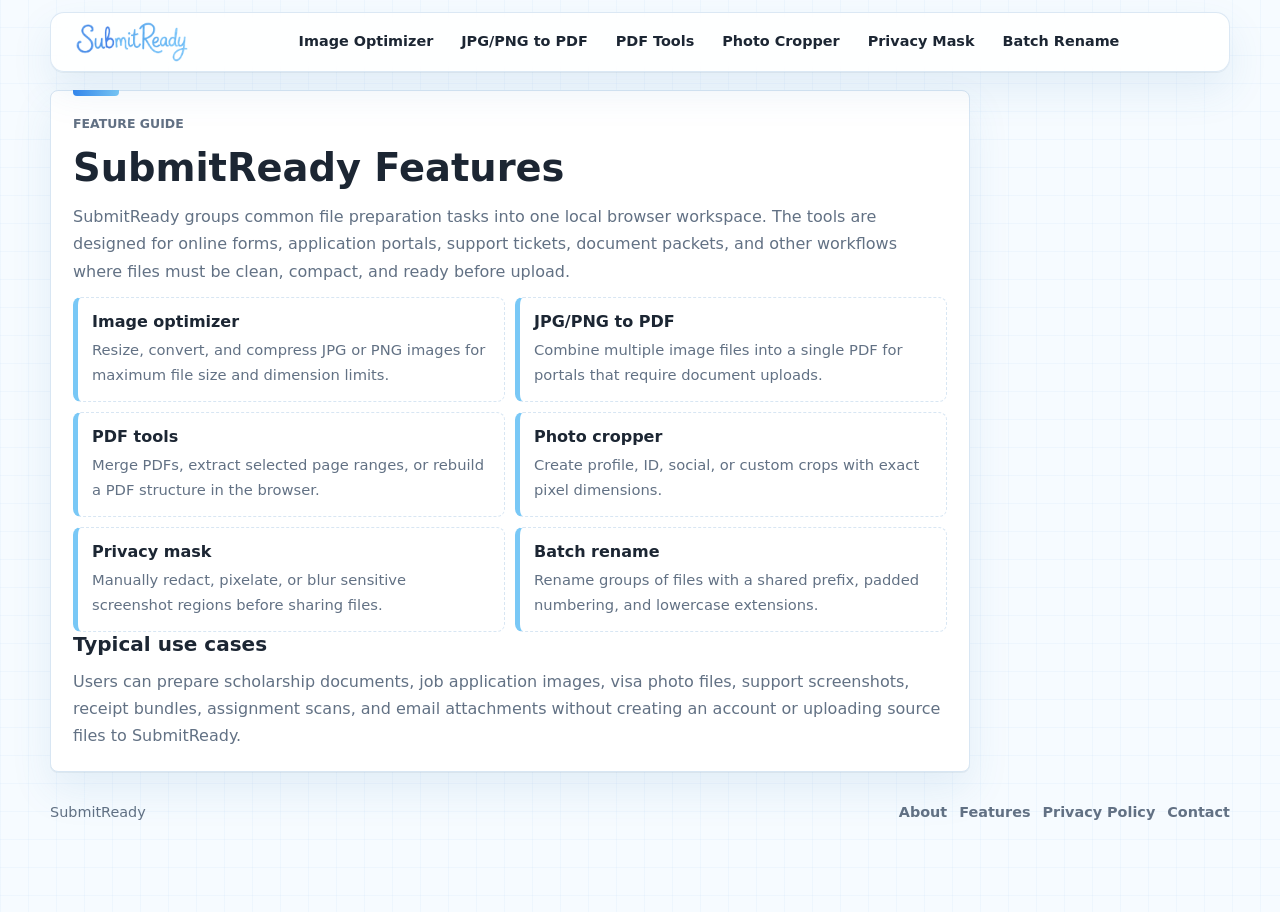
==== features.html @ a4aa1b1d "Improve AdSense readiness pages" ====
<!doctype html>
<html lang="en">
  <head>
    <meta charset="utf-8" />
    <meta name="viewport" content="width=device-width, initial-scale=1" />
    <title>SubmitReady Features - Image, PDF, Privacy, Crop, and Rename Tools</title>
    <meta
      name="description"
      content="Review SubmitReady features including image optimization, image to PDF conversion, PDF merge and split, photo crop, privacy masking, and batch rename tools."
    />
    <meta name="robots" content="index, follow" />
    <link rel="icon" href="assets/submitready-icon.png" />
    <link rel="stylesheet" href="styles.css" />
  </head>
  <body>
    <nav class="top-nav" aria-label="Primary navigation">
      <a class="nav-brand" href="index.html">
        <img src="assets/submitready-wordmark.png" alt="SubmitReady" />
      </a>
      <div class="nav-links" aria-label="Feature navigation">
        <a href="index.html#imageOptimizer">Image Optimizer</a>
        <a href="index.html#pdfConverter">JPG/PNG to PDF</a>
        <a href="index.html#pdfTools">PDF Tools</a>
        <a href="index.html#photoCropper">Photo Cropper</a>
        <a href="index.html#privacyBlur">Privacy Mask</a>
        <a href="index.html#batchRename">Batch Rename</a>
      </div>
    </nav>

    <main class="app-shell static-shell">
      <article class="content-panel static-page">
        <p class="eyebrow">Feature guide</p>
        <h1>SubmitReady Features</h1>
        <p>
          SubmitReady groups common file preparation tasks into one local browser workspace. The tools are designed for
          online forms, application portals, support tickets, document packets, and other workflows where files must be
          clean, compact, and ready before upload.
        </p>
        <div class="feature-list">
          <div>
            <strong>Image optimizer</strong>
            <p>Resize, convert, and compress JPG or PNG images for maximum file size and dimension limits.</p>
          </div>
          <div>
            <strong>JPG/PNG to PDF</strong>
            <p>Combine multiple image files into a single PDF for portals that require document uploads.</p>
          </div>
          <div>
            <strong>PDF tools</strong>
            <p>Merge PDFs, extract selected page ranges, or rebuild a PDF structure in the browser.</p>
          </div>
          <div>
            <strong>Photo cropper</strong>
            <p>Create profile, ID, social, or custom crops with exact pixel dimensions.</p>
          </div>
          <div>
            <strong>Privacy mask</strong>
            <p>Manually redact, pixelate, or blur sensitive screenshot regions before sharing files.</p>
          </div>
          <div>
            <strong>Batch rename</strong>
            <p>Rename groups of files with a shared prefix, padded numbering, and lowercase extensions.</p>
          </div>
        </div>
        <h2>Typical use cases</h2>
        <p>
          Users can prepare scholarship documents, job application images, visa photo files, support screenshots,
          receipt bundles, assignment scans, and email attachments without creating an account or uploading source files
          to SubmitReady.
        </p>
      </article>
    </main>

    <footer class="app-footer">
      <span>SubmitReady</span>
      <span class="footer-links">
        <a href="about.html">About</a>
        <a href="features.html">Features</a>
        <a href="privacy.html">Privacy Policy</a>
        <a href="contact.html">Contact</a>
      </span>
    </footer>
  </body>
</html>
---- styles.css ----
:root {
  --bg: #f6fbff;
  --paper-grid: rgba(62, 142, 221, 0.045);
  --panel: #ffffff;
  --panel-strong: #eaf7ff;
  --text: #1c2633;
  --muted: #627184;
  --line: #d8e6f3;
  --ink-line: #18324f;
  --accent: #3487ee;
  --accent-dark: #1e63c4;
  --accent-soft: #eaf4ff;
  --coral: #79c8f6;
  --sun: #cdeeff;
  --success: #157c61;
  --warning: #946600;
  --error: #b42318;
  --shadow: 0 1px 0 rgba(24, 50, 79, 0.06), 0 18px 42px rgba(49, 113, 176, 0.1);
  --nav-bg: rgba(255, 255, 255, 0.86);
  --control-bg: #fbfdff;
  --control-text: #1c2633;
  --drop-bg: #f4fbff;
  --drop-hover-bg: #e8f6ff;
  --drop-line: #9ccff4;
  --drop-overlay-bg: rgba(233, 247, 255, 0.94);
  --upload-mark-bg: #e9f6ff;
  --secondary-bg: #18324f;
  --secondary-text: #ffffff;
  --light-button-bg: #ffffff;
  --light-button-hover: #eef8ff;
  --feature-bg: #f6fbff;
  --feature-border: #d8e6f3;
  --info-line: #e9f1f8;
  --preview-bg: #ffffff;
  --preview-tile: #edf4fa;
  --notice-bg: #edf9f6;
  --notice-text: #16614f;
  --notice-muted: #277461;
  --notice-border: #b8e5da;
  --button-hover-border: #9ccff4;
  --preview-bar-bg: rgba(24, 50, 79, 0.88);
  --preview-bar-border: rgba(255, 255, 255, 0.18);
  --preview-bar-text: #ffffff;
  --preview-bar-muted: #cfe6f8;
  --error-bg: #fff0ee;
  --status-bg: #e9f0ff;
  --warning-bg: #fff7dd;
  color-scheme: light;
  font-family:
    Inter, ui-sans-serif, system-ui, -apple-system, BlinkMacSystemFont, "Segoe UI", sans-serif;
}

:root[data-theme="dark"] {
  --bg: #15120f;
  --paper-grid: rgba(255, 230, 177, 0.04);
  --panel: #221e19;
  --panel-strong: #163424;
  --text: #fff7e8;
  --muted: #c9bba2;
  --line: #4b4033;
  --ink-line: #f1d99d;
  --accent: #78a7ff;
  --accent-dark: #bdd2ff;
  --accent-soft: #202b44;
  --coral: #ff957f;
  --sun: #ffd76a;
  --success: #72d69c;
  --warning: #ffd76a;
  --error: #ff9b91;
  --shadow: 0 3px 0 rgba(255, 215, 106, 0.22), 0 18px 46px rgba(0, 0, 0, 0.28);
  --nav-bg: rgba(34, 30, 25, 0.9);
  --control-bg: #1b1713;
  --control-text: #fff7e8;
  --drop-bg: #1d1915;
  --drop-hover-bg: #2b2116;
  --drop-line: #b88438;
  --drop-overlay-bg: rgba(43, 33, 22, 0.94);
  --upload-mark-bg: #3a2b11;
  --secondary-bg: #fff7e8;
  --secondary-text: #1b1713;
  --light-button-bg: #1b1713;
  --light-button-hover: #30271d;
  --feature-bg: #1b1713;
  --feature-border: #4b4033;
  --info-line: #3b3229;
  --preview-bg: #1b1713;
  --preview-tile: #2d261f;
  --notice-bg: #163424;
  --notice-text: #c9f7d9;
  --notice-muted: #98d9af;
  --notice-border: #39734d;
  --button-hover-border: #b88438;
  --preview-bar-bg: rgba(21, 18, 15, 0.9);
  --preview-bar-border: rgba(255, 255, 255, 0.12);
  --preview-bar-text: #fff7e8;
  --preview-bar-muted: #d6c5a8;
  --error-bg: #3b1d18;
  --status-bg: #202b44;
  --warning-bg: #3a2b11;
  color-scheme: dark;
}

* {
  box-sizing: border-box;
}

[hidden] {
  display: none !important;
}

body {
  margin: 0;
  min-height: 100vh;
  background:
    linear-gradient(90deg, var(--paper-grid) 1px, transparent 1px),
    linear-gradient(0deg, var(--paper-grid) 1px, transparent 1px),
    var(--bg);
  background-size: 28px 28px;
  color: var(--text);
  transition:
    background-color 180ms ease,
    color 180ms ease;
}

button,
input,
select {
  font: inherit;
}

button,
a {
  -webkit-tap-highlight-color: transparent;
}

.app-header,
.top-nav,
.app-shell,
.app-footer {
  width: min(1180px, calc(100% - 32px));
  margin: 0 auto;
}

.top-nav {
  position: sticky;
  top: 0;
  z-index: 10;
  display: grid;
  grid-template-columns: auto minmax(0, 1fr) auto;
  gap: 18px;
  align-items: center;
  border: 1px solid rgba(216, 230, 243, 0.9);
  border-radius: 14px;
  background: var(--nav-bg);
  box-shadow: var(--shadow);
  margin-top: 12px;
  padding: 8px 12px;
  backdrop-filter: blur(14px);
}

.nav-brand,
.nav-links a {
  color: var(--text);
  text-decoration: none;
}

.nav-brand {
  display: inline-flex;
  align-items: center;
  min-width: 128px;
}

.nav-brand img {
  width: 138px;
  height: 42px;
  object-fit: contain;
}

.nav-links {
  display: flex;
  flex-wrap: wrap;
  justify-content: center;
  gap: 6px;
}

.nav-links a,
.theme-toggle {
  min-height: 36px;
  border: 1px solid transparent;
  border-radius: 999px;
  font-size: 0.9rem;
  font-weight: 800;
  padding: 8px 10px;
}

.nav-links a:hover,
.nav-links a:focus-visible,
.nav-links a[aria-current="page"] {
  border-color: var(--button-hover-border);
  background: var(--light-button-hover);
  outline: none;
}

.nav-links a[aria-current="page"] {
  color: var(--accent-dark);
  box-shadow: inset 0 0 0 1px rgba(52, 135, 238, 0.14);
}

.theme-toggle {
  border-color: var(--line);
  background: var(--control-bg);
  color: var(--control-text);
  box-shadow: 0 2px 0 rgba(37, 43, 50, 0.12);
}

.theme-toggle:hover,
.theme-toggle:focus-visible {
  border-color: var(--accent);
  outline: none;
}

.app-header {
  display: none;
}

.app-header > div:first-child {
  border-left: 0;
  padding-left: 14px;
}

.eyebrow {
  margin: 0 0 8px;
  color: var(--success);
  font-size: 0.78rem;
  font-weight: 800;
  letter-spacing: 0;
  text-transform: uppercase;
}

h1,
h2 {
  margin: 0;
  letter-spacing: 0;
}

h1 {
  margin-bottom: 14px;
  font-size: clamp(1.75rem, 3vw, 2.4rem);
  line-height: 1.12;
}

h2 {
  font-size: 1.15rem;
}

.header-copy {
  max-width: 680px;
  margin: 0;
  color: var(--muted);
  font-size: 1rem;
  line-height: 1.6;
}

.privacy-pill {
  flex: 0 0 auto;
  border: 1px solid var(--notice-border);
  border-radius: 999px;
  background: var(--panel-strong);
  color: var(--notice-text);
  font-size: 0.9rem;
  font-weight: 700;
  padding: 10px 14px;
  box-shadow: 0 2px 0 rgba(25, 76, 52, 0.14);
}

.app-shell {
  display: grid;
  gap: 18px;
  padding-top: 18px;
  padding-bottom: 28px;
}

.workspace {
  display: grid;
  grid-template-columns: minmax(0, 1fr) 420px;
  gap: 18px;
  align-items: stretch;
}

.panel,
.notice-panel {
  border: 1px solid var(--line);
  border-radius: 8px;
  background: var(--panel);
  box-shadow: var(--shadow);
}

.panel {
  position: relative;
}

.panel::before,
.content-panel::before {
  position: absolute;
  top: -1px;
  left: 22px;
  width: 46px;
  height: 6px;
  border-radius: 0 0 4px 4px;
  background: linear-gradient(90deg, var(--accent), #79c8f6);
  content: "";
}

.upload-panel,
.settings-panel,
.info-panel {
  padding: 20px;
}

.privacy-page {
  max-width: 720px;
  width: 100%;
}

.drop-zone,
.pdf-drop-zone {
  position: relative;
  display: grid;
  min-height: 330px;
  border: 2px dashed var(--drop-line);
  border-radius: 8px;
  background:
    linear-gradient(135deg, rgba(121, 200, 246, 0.18), transparent 42%),
    var(--drop-bg);
  outline: none;
  transition:
    border-color 160ms ease,
    background-color 160ms ease,
    box-shadow 160ms ease;
}

.drop-zone:focus-visible,
.drop-zone.drag-over,
.pdf-drop-zone.drag-over {
  border-color: var(--accent);
  background: var(--drop-hover-bg);
  box-shadow: 0 0 0 4px rgba(36, 107, 254, 0.14);
}

.drop-zone.drag-over::after,
.pdf-drop-zone.drag-over::after {
  position: absolute;
  inset: 14px;
  z-index: 2;
  display: grid;
  place-items: center;
  border: 2px solid var(--accent);
  border-radius: 8px;
  background: var(--drop-overlay-bg);
  color: var(--accent-dark);
  font-size: 1.1rem;
  font-weight: 900;
}

.drop-zone.drag-over::after {
  content: "Drop image here";
}

.pdf-drop-zone.drag-over::after {
  content: "Drop images here";
}

.drop-zone.has-file {
  border-style: solid;
  background: #0f1724;
}

.drop-zone.has-file .drop-zone-inner {
  display: none;
}

.drop-zone-inner,
.pdf-drop-zone {
  display: grid;
  place-items: center;
  align-content: center;
  gap: 18px;
  padding: 28px;
  text-align: center;
}

.upload-mark,
.upload-icon {
  display: grid;
  width: 58px;
  height: 58px;
  place-items: center;
  border-radius: 50%;
  background: var(--upload-mark-bg);
  color: var(--accent);
  font-size: 2rem;
  font-weight: 500;
  line-height: 1;
}

.upload-icon {
  width: 82px;
  height: 82px;
  border-radius: 20px;
  object-fit: cover;
  box-shadow: 0 4px 0 rgba(37, 43, 50, 0.18), 0 12px 26px rgba(36, 107, 254, 0.16);
}

.drop-zone h2 {
  font-size: 1.35rem;
}

.drop-zone p {
  max-width: 360px;
  margin: 8px auto 0;
  color: var(--muted);
  line-height: 1.5;
}

.upload-preview-state {
  position: relative;
  display: grid;
  min-height: 330px;
}

.upload-preview-state img {
  width: 100%;
  height: 100%;
  max-height: 520px;
  object-fit: contain;
  padding: 16px;
}

.upload-preview-bar {
  position: absolute;
  right: 14px;
  bottom: 14px;
  left: 14px;
  display: flex;
  align-items: center;
  justify-content: space-between;
  gap: 12px;
  border: 1px solid var(--preview-bar-border);
  border-radius: 8px;
  background: var(--preview-bar-bg);
  color: var(--preview-bar-text);
  padding: 12px;
  backdrop-filter: blur(10px);
}

.upload-preview-bar div {
  display: grid;
  min-width: 0;
  gap: 2px;
}

.upload-preview-bar span {
  color: var(--preview-bar-muted);
  font-size: 0.9rem;
}

.file-state {
  display: flex;
  align-items: center;
  justify-content: space-between;
  gap: 14px;
  margin-top: 14px;
  padding: 12px 14px;
  border: 1px solid var(--line);
  border-radius: 8px;
}

.file-state div {
  display: grid;
  min-width: 0;
  gap: 3px;
}

.file-state strong,
.file-state span {
  overflow-wrap: anywhere;
}

.file-state span {
  color: var(--muted);
  font-size: 0.92rem;
}

.section-heading {
  margin-bottom: 16px;
}

.preset-grid {
  display: grid;
  grid-template-columns: repeat(2, minmax(0, 1fr));
  gap: 10px;
  margin: 0 0 18px;
  padding: 0;
  border: 0;
}

.preset-grid legend {
  width: 100%;
  margin-bottom: 10px;
  color: var(--muted);
  font-size: 0.92rem;
  font-weight: 700;
}

.preset-grid label {
  position: relative;
  min-height: 44px;
}

.preset-grid input {
  position: absolute;
  opacity: 0;
}

.preset-grid span {
  display: grid;
  min-height: 44px;
  place-items: center;
  border: 1px solid var(--line);
  border-radius: 8px;
  background: var(--control-bg);
  color: var(--text);
  font-size: 0.9rem;
  font-weight: 700;
  text-align: center;
  cursor: pointer;
  padding: 8px 10px;
  box-shadow: 0 2px 0 rgba(37, 43, 50, 0.08);
  transition:
    border-color 140ms ease,
    background-color 140ms ease,
    box-shadow 140ms ease,
    transform 140ms ease;
}

.preset-grid input:checked + span {
  border-color: var(--accent);
  background: var(--status-bg);
  color: var(--accent-dark);
  box-shadow: inset 0 -3px 0 var(--sun), 0 2px 0 rgba(37, 43, 50, 0.1);
}

.preset-grid label:hover span {
  transform: translateY(-1px);
}

.preset-grid input:focus-visible + span {
  box-shadow: 0 0 0 4px rgba(36, 107, 254, 0.14);
}

.form-grid {
  display: grid;
  grid-template-columns: repeat(2, minmax(0, 1fr));
  gap: 14px;
}

.field {
  display: grid;
  gap: 7px;
  min-width: 0;
  color: var(--text);
  font-size: 0.92rem;
  font-weight: 700;
}

.field input,
.field select,
.compound-field,
.suffix-field {
  width: 100%;
}

.field input,
.field select {
  min-height: 42px;
  border: 1px solid var(--line);
  border-radius: 8px;
  background: var(--control-bg);
  color: var(--control-text);
  padding: 9px 10px;
  box-shadow: inset 0 1px 0 rgba(255, 255, 255, 0.38);
}

.field input:focus,
.field select:focus {
  border-color: var(--accent);
  outline: none;
  box-shadow: 0 0 0 4px rgba(36, 107, 254, 0.12);
}

.compound-field,
.suffix-field {
  display: grid;
  grid-template-columns: minmax(0, 1fr) 78px;
  gap: 8px;
  align-items: center;
}

.suffix-field {
  grid-template-columns: minmax(0, 1fr) auto;
}

.suffix-field span {
  color: var(--muted);
  font-size: 0.9rem;
  font-weight: 700;
}

.quality-row {
  display: grid;
  gap: 14px;
  margin-top: 16px;
}

.toggle-field {
  display: flex;
  align-items: center;
  gap: 10px;
  width: fit-content;
  color: var(--text);
  font-weight: 800;
}

.toggle-field input {
  width: 18px;
  height: 18px;
  accent-color: var(--accent);
}

.quality-field strong {
  color: var(--accent-dark);
}

.quality-field input {
  min-height: 32px;
  padding: 0;
  accent-color: var(--accent);
}

.primary-button,
.secondary-button,
.text-button {
  border: 0;
  border-radius: 8px;
  cursor: pointer;
  font-weight: 800;
}

.primary-button {
  display: inline-flex;
  align-items: center;
  justify-content: center;
  min-height: 46px;
  margin-top: 18px;
  background: var(--accent);
  color: white;
  padding: 12px 18px;
  text-decoration: none;
  box-shadow: 0 3px 0 var(--accent-dark), 0 10px 22px rgba(52, 135, 238, 0.18);
  transition:
    background-color 140ms ease,
    box-shadow 140ms ease,
    transform 140ms ease;
}

.primary-button:hover {
  background: var(--accent-dark);
  transform: translateY(-1px);
}

.primary-button:disabled,
.primary-button.disabled {
  cursor: not-allowed;
  opacity: 0.48;
  box-shadow: none;
  transform: none;
}

.secondary-button {
  background: var(--secondary-bg);
  color: var(--secondary-text);
  padding: 11px 16px;
  box-shadow: 0 3px 0 rgba(24, 50, 79, 0.18);
  transition:
    background-color 140ms ease,
    border-color 140ms ease,
    transform 140ms ease;
}

.light-button {
  border: 1px solid var(--line);
  background: var(--light-button-bg);
  color: var(--text);
  box-shadow: 0 2px 0 rgba(37, 43, 50, 0.12);
}

.light-button:hover {
  border-color: var(--button-hover-border);
  background: var(--light-button-hover);
  transform: translateY(-1px);
}

.text-button {
  flex: 0 0 auto;
  background: transparent;
  color: var(--accent);
  padding: 8px 0;
}

.message {
  margin: 14px 0 0;
  border-radius: 8px;
  padding: 11px 12px;
  font-weight: 700;
  line-height: 1.45;
}

.error {
  background: var(--error-bg);
  color: var(--error);
}

.status {
  background: var(--status-bg);
  color: var(--accent-dark);
}

.warning {
  background: var(--warning-bg);
  color: var(--warning);
}

.results-section {
  display: grid;
  gap: 14px;
}

.results-header {
  display: flex;
  align-items: end;
  justify-content: space-between;
  gap: 16px;
  border: 1px solid var(--line);
  border-radius: 8px;
  background: var(--panel);
  padding: 16px 18px;
  box-shadow: var(--shadow);
  border-top: 5px solid var(--sun);
}

.results-header .eyebrow {
  margin-bottom: 6px;
}

.results-header .secondary-button {
  flex: 0 0 auto;
}

.results-grid {
  display: grid;
  grid-template-columns: repeat(2, minmax(0, 1fr));
  gap: 18px;
}

.info-list {
  display: grid;
  gap: 10px;
  margin: 0;
}

.info-list div {
  display: flex;
  align-items: baseline;
  justify-content: space-between;
  gap: 14px;
  min-height: 32px;
  border-bottom: 1px solid var(--info-line);
  padding-bottom: 9px;
}

.info-list dt {
  color: var(--muted);
  font-size: 0.9rem;
  font-weight: 700;
}

.info-list dd {
  margin: 0;
  color: var(--text);
  font-weight: 800;
  text-align: right;
  overflow-wrap: anywhere;
}

.preview-frame {
  display: grid;
  min-height: 270px;
  margin-top: 16px;
  place-items: center;
  overflow: hidden;
  border: 1px solid var(--line);
  border-radius: 8px;
  background:
    linear-gradient(45deg, var(--preview-tile) 25%, transparent 25%),
    linear-gradient(-45deg, var(--preview-tile) 25%, transparent 25%),
    linear-gradient(45deg, transparent 75%, var(--preview-tile) 75%),
    linear-gradient(-45deg, transparent 75%, var(--preview-tile) 75%);
  background-color: var(--preview-bg);
  background-position:
    0 0,
    0 10px,
    10px -10px,
    -10px 0;
  background-size: 20px 20px;
}

.preview-frame img {
  max-width: 100%;
  max-height: 430px;
  object-fit: contain;
}

.preview-frame span {
  color: var(--muted);
  font-weight: 700;
  text-align: center;
  padding: 24px;
}

.download-button {
  width: 100%;
}

.tool-page {
  display: grid;
  align-items: start;
}

.tool-page[hidden],
.content-page[hidden] {
  display: none !important;
}

.content-page {
  display: grid;
  gap: 18px;
}

.home-content {
  grid-template-columns: minmax(0, 0.95fr) minmax(0, 1.05fr);
}

.route-page {
  align-items: start;
}

.content-panel {
  position: relative;
  border: 1px solid var(--line);
  border-radius: 8px;
  background: var(--panel);
  box-shadow: var(--shadow);
  padding: 22px;
}

.content-panel h2 {
  margin-bottom: 12px;
  font-size: 1.25rem;
}

.content-panel h3 {
  margin: 20px 0 8px;
  font-size: 1rem;
}

.content-panel p {
  margin: 0 0 12px;
  color: var(--muted);
  line-height: 1.7;
}

.content-panel p:last-child {
  margin-bottom: 0;
}

.content-panel a {
  color: var(--accent-dark);
  font-weight: 800;
}

.content-actions {
  display: flex;
  flex-wrap: wrap;
  gap: 10px;
  margin-top: 16px;
}

.content-actions a,
.footer-links a {
  text-decoration: none;
}

.feature-list {
  display: grid;
  grid-template-columns: repeat(2, minmax(0, 1fr));
  gap: 10px;
}

.feature-list div {
  border: 1px dashed var(--line);
  border-left: 5px solid var(--coral);
  border-radius: 8px;
  background: transparent;
  padding: 14px;
}

.feature-list strong {
  display: block;
  margin-bottom: 6px;
}

.feature-list p {
  margin: 0;
  font-size: 0.92rem;
}

.legal-content {
  width: min(820px, 100%);
}

.faq-panel,
.static-page {
  width: min(920px, 100%);
}

.faq-panel {
  grid-column: 1 / -1;
}

.static-shell {
  align-items: start;
}

.static-page .feature-list {
  margin-top: 12px;
}

.converter-section {
  display: grid;
  gap: 16px;
  width: min(860px, 100%);
  padding: 20px;
}

.tool-page-header {
  display: flex;
  align-items: start;
  justify-content: space-between;
  gap: 16px;
}

.tool-page-header .section-heading {
  margin-bottom: 0;
}

.wide-tool {
  width: min(1120px, 100%);
}

.tool-mode-grid {
  display: grid;
  grid-template-columns: repeat(3, minmax(0, 1fr));
  gap: 10px;
  margin: 0;
  padding: 0;
  border: 0;
}

.tool-mode-grid legend {
  grid-column: 1 / -1;
  margin-bottom: 2px;
  color: var(--muted);
  font-size: 0.92rem;
  font-weight: 700;
}

.tool-mode-grid label {
  position: relative;
  min-height: 44px;
}

.tool-mode-grid input {
  position: absolute;
  opacity: 0;
}

.tool-mode-grid span {
  display: grid;
  min-height: 44px;
  place-items: center;
  border: 1px solid var(--line);
  border-radius: 8px;
  background: var(--control-bg);
  color: var(--text);
  font-size: 0.9rem;
  font-weight: 800;
  text-align: center;
  cursor: pointer;
  padding: 8px 10px;
  box-shadow: 0 2px 0 rgba(37, 43, 50, 0.08);
  transition:
    border-color 140ms ease,
    background-color 140ms ease,
    box-shadow 140ms ease,
    transform 140ms ease;
}

.tool-mode-grid input:checked + span {
  border-color: var(--accent);
  background: var(--status-bg);
  color: var(--accent-dark);
  box-shadow: inset 0 -3px 0 var(--sun), 0 2px 0 rgba(37, 43, 50, 0.1);
}

.tool-mode-grid label:hover span {
  transform: translateY(-1px);
}

.tool-mode-grid input:focus-visible + span {
  box-shadow: 0 0 0 4px rgba(36, 107, 254, 0.14);
}

.privacy-mode-grid {
  grid-template-columns: repeat(3, minmax(0, 1fr));
}

.pdf-drop-zone {
  min-height: 280px;
  cursor: pointer;
}

.compact-drop-zone {
  min-height: 220px;
}

.pdf-drop-zone h2 {
  font-size: 1.25rem;
}

.pdf-drop-zone p {
  max-width: 420px;
  margin: 8px auto 0;
  color: var(--muted);
  line-height: 1.5;
  text-align: center;
}

.pdf-file-list {
  display: grid;
  gap: 8px;
}

.pdf-file-list div {
  display: grid;
  grid-template-columns: 34px minmax(0, 1fr) auto;
  gap: 10px;
  align-items: center;
  border: 1px solid var(--line);
  border-radius: 8px;
  background: var(--control-bg);
  padding: 10px 12px;
  box-shadow: 0 2px 0 rgba(37, 43, 50, 0.08);
}

.pdf-file-list span {
  display: grid;
  width: 24px;
  height: 24px;
  place-items: center;
  border-radius: 50%;
  background: var(--status-bg);
  color: var(--accent-dark);
  font-size: 0.82rem;
  font-weight: 900;
}

.pdf-file-list strong {
  overflow-wrap: anywhere;
}

.pdf-file-list small {
  color: var(--muted);
  font-weight: 800;
}

.converter-actions {
  display: flex;
  flex-wrap: wrap;
  gap: 10px;
  align-items: center;
}

.converter-actions .primary-button {
  margin-top: 0;
}

.converter-actions .download-button {
  width: auto;
}

.tool-note {
  margin: 0;
  color: var(--muted);
  font-size: 0.9rem;
  font-weight: 650;
  line-height: 1.5;
}

.tool-grid {
  display: grid;
  grid-template-columns: minmax(0, 1fr) 330px;
  gap: 18px;
  align-items: start;
}

.canvas-tool {
  display: grid;
  gap: 12px;
  min-width: 0;
}

.canvas-tool canvas {
  width: 100%;
  max-height: min(68vh, 720px);
  border: 1px solid var(--line);
  border-radius: 8px;
  background: var(--preview-bg);
  box-shadow: inset 0 0 0 1px rgba(255, 255, 255, 0.03);
  cursor: grab;
  object-fit: contain;
  touch-action: none;
}

.canvas-tool canvas:active {
  cursor: grabbing;
}

.canvas-tool .secondary-button {
  width: fit-content;
}

.tool-controls {
  display: grid;
  gap: 14px;
  min-width: 0;
}

.tool-controls .form-grid {
  gap: 10px;
}

.rename-preview-list {
  display: grid;
  gap: 8px;
  max-height: 260px;
  overflow: auto;
  padding-right: 2px;
}

.rename-preview-list div {
  display: grid;
  grid-template-columns: 34px minmax(0, 1fr);
  gap: 8px 10px;
  align-items: center;
  border: 1px solid var(--line);
  border-radius: 8px;
  background: var(--control-bg);
  padding: 10px 12px;
  box-shadow: 0 2px 0 rgba(37, 43, 50, 0.08);
}

.rename-preview-list span {
  display: grid;
  width: 24px;
  height: 24px;
  place-items: center;
  grid-row: span 2;
  border-radius: 50%;
  background: var(--status-bg);
  color: var(--accent-dark);
  font-size: 0.82rem;
  font-weight: 900;
}

.rename-preview-list strong,
.rename-preview-list small {
  overflow-wrap: anywhere;
}

.rename-preview-list small {
  color: var(--success);
  font-weight: 800;
}

.notice-panel {
  display: flex;
  align-items: center;
  gap: 12px;
  background: var(--notice-bg);
  color: var(--notice-text);
  padding: 16px 18px;
  box-shadow: none;
}

.notice-panel p {
  margin: 0;
  color: var(--notice-muted);
  line-height: 1.5;
}

.app-footer {
  display: flex;
  justify-content: space-between;
  align-items: center;
  gap: 16px;
  padding: 4px 0 28px;
  color: var(--muted);
  font-size: 0.9rem;
}

.footer-links {
  display: flex;
  flex-wrap: wrap;
  gap: 12px;
  justify-content: flex-end;
}

.footer-links a {
  color: var(--muted);
  font-weight: 700;
}

.footer-links a:hover,
.footer-links a:focus-visible {
  color: var(--accent-dark);
  outline: none;
}

@media (max-width: 900px) {
  .top-nav {
    grid-template-columns: 1fr auto;
  }

  .nav-links {
    grid-column: 1 / -1;
    justify-content: flex-start;
  }

  .app-header {
    display: none;
  }

  .workspace,
  .results-grid,
  .tool-grid,
  .home-content {
    grid-template-columns: 1fr;
  }

  .drop-zone {
    min-height: 260px;
  }

  .upload-preview-state {
    min-height: 300px;
  }
}

@media (max-width: 560px) {
  .app-header,
  .app-shell,
  .app-footer {
    width: min(100% - 22px, 1180px);
  }

  .app-header {
    padding-top: 22px;
  }

  .upload-panel,
  .settings-panel,
  .info-panel,
  .content-panel {
    padding: 14px;
  }

  .preset-grid,
  .form-grid,
  .feature-list {
    grid-template-columns: 1fr;
  }

  .top-nav {
    grid-template-columns: 1fr;
  }

  .nav-links {
    display: grid;
    grid-template-columns: repeat(2, minmax(0, 1fr));
  }

  .nav-links a,
  .theme-toggle {
    text-align: center;
  }

  .file-state,
  .upload-preview-bar,
  .tool-page-header,
  .results-header,
  .notice-panel,
  .app-footer {
    display: grid;
  }

  .tool-mode-grid,
  .converter-actions {
    display: grid;
    grid-template-columns: 1fr;
  }

  .converter-section {
    padding: 14px;
  }

  .upload-preview-bar {
    position: static;
    margin: 0 12px 12px;
  }

  .upload-preview-state img {
    min-height: 260px;
    padding: 12px;
  }

  .info-list div {
    display: grid;
    gap: 3px;
  }

  .info-list dd {
    text-align: left;
  }
}
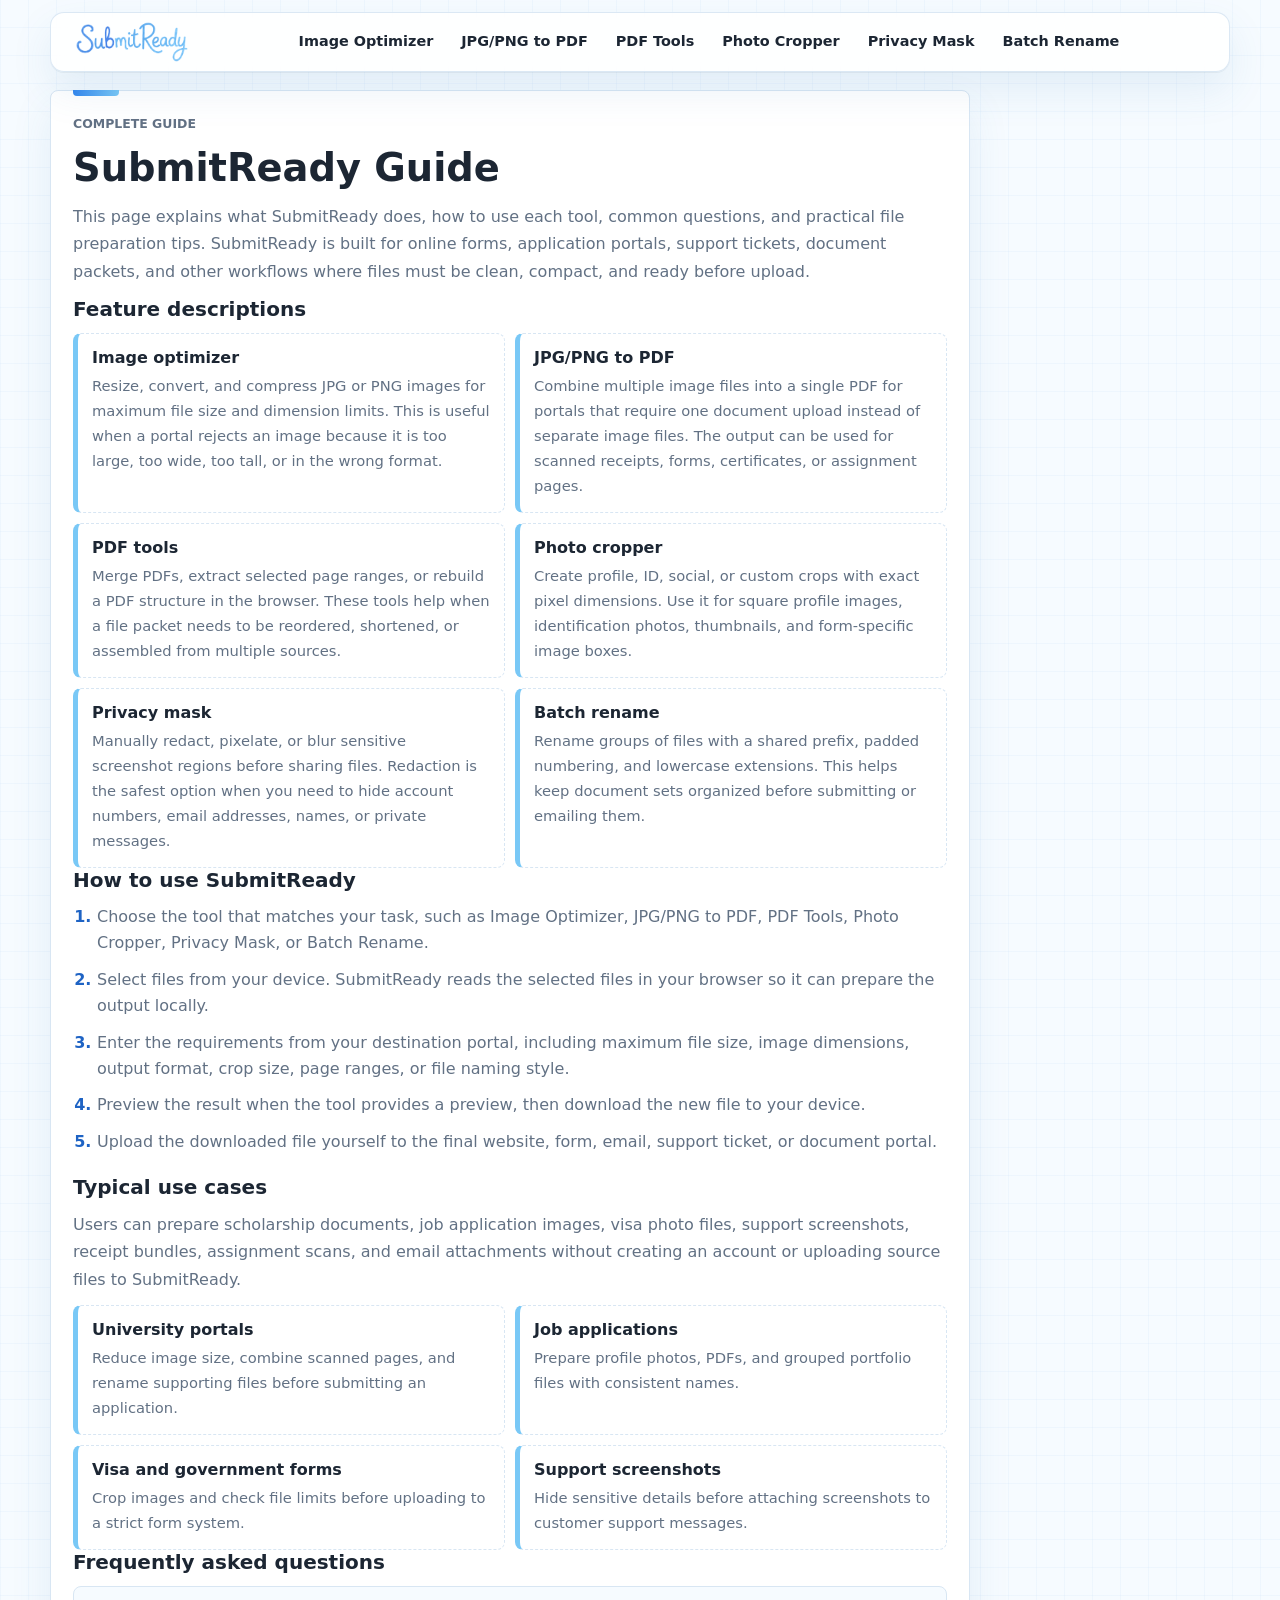
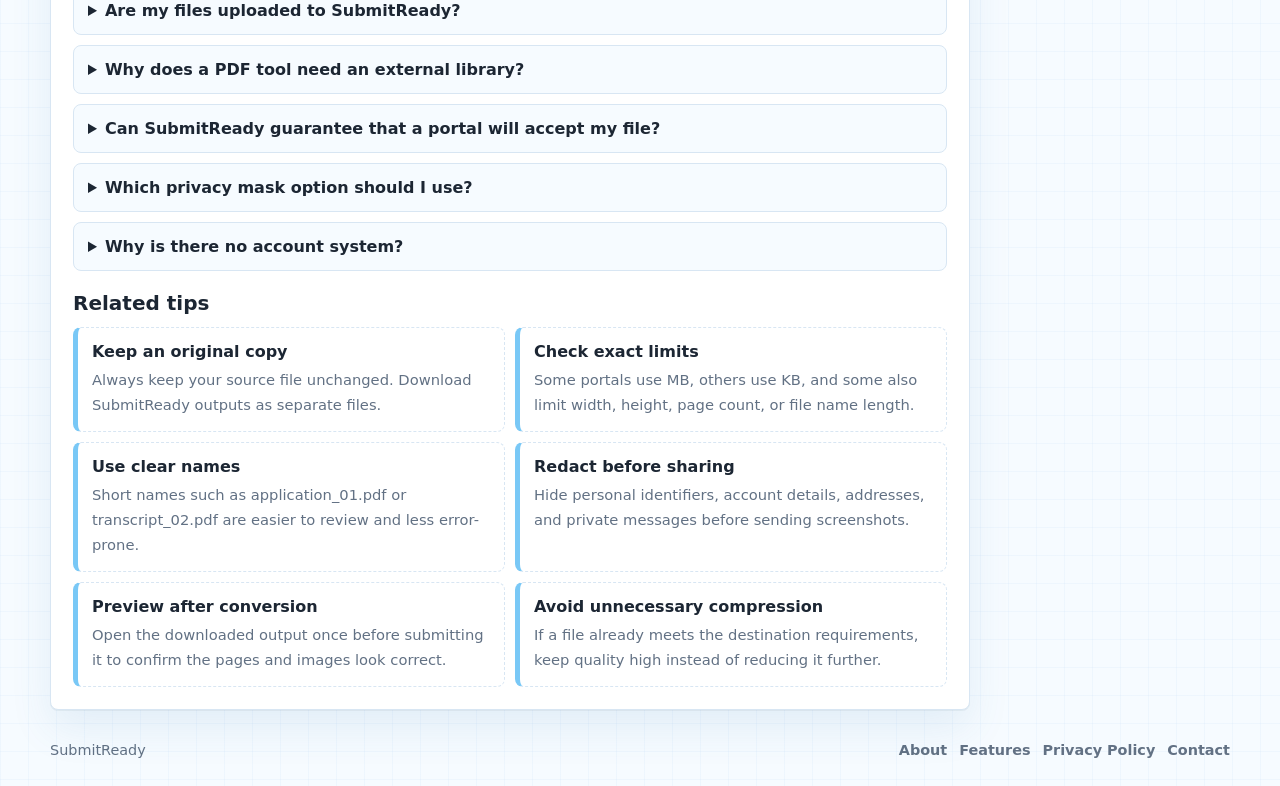
==== commit 06166c8e: "Expand guide content for site review" ====
--- a/features.html
+++ b/features.html
@@ -3,10 +3,10 @@
   <head>
     <meta charset="utf-8" />
     <meta name="viewport" content="width=device-width, initial-scale=1" />
-    <title>SubmitReady Features - Image, PDF, Privacy, Crop, and Rename Tools</title>
+    <title>SubmitReady Guide - Features, How to Use, FAQ, and File Tips</title>
     <meta
       name="description"
-      content="Review SubmitReady features including image optimization, image to PDF conversion, PDF merge and split, photo crop, privacy masking, and batch rename tools."
+      content="Read the SubmitReady guide with feature descriptions, how-to steps, frequently asked questions, and practical tips for preparing upload-ready files."
     />
     <meta name="robots" content="index, follow" />
     <link rel="icon" href="assets/submitready-icon.png" />
@@ -29,45 +29,175 @@
 
     <main class="app-shell static-shell">
       <article class="content-panel static-page">
-        <p class="eyebrow">Feature guide</p>
-        <h1>SubmitReady Features</h1>
+        <p class="eyebrow">Complete guide</p>
+        <h1>SubmitReady Guide</h1>
         <p>
-          SubmitReady groups common file preparation tasks into one local browser workspace. The tools are designed for
-          online forms, application portals, support tickets, document packets, and other workflows where files must be
-          clean, compact, and ready before upload.
+          This page explains what SubmitReady does, how to use each tool, common questions, and practical file
+          preparation tips. SubmitReady is built for online forms, application portals, support tickets, document
+          packets, and other workflows where files must be clean, compact, and ready before upload.
         </p>
+
+        <h2>Feature descriptions</h2>
         <div class="feature-list">
           <div>
             <strong>Image optimizer</strong>
-            <p>Resize, convert, and compress JPG or PNG images for maximum file size and dimension limits.</p>
+            <p>
+              Resize, convert, and compress JPG or PNG images for maximum file size and dimension limits. This is useful
+              when a portal rejects an image because it is too large, too wide, too tall, or in the wrong format.
+            </p>
           </div>
           <div>
             <strong>JPG/PNG to PDF</strong>
-            <p>Combine multiple image files into a single PDF for portals that require document uploads.</p>
+            <p>
+              Combine multiple image files into a single PDF for portals that require one document upload instead of
+              separate image files. The output can be used for scanned receipts, forms, certificates, or assignment
+              pages.
+            </p>
           </div>
           <div>
             <strong>PDF tools</strong>
-            <p>Merge PDFs, extract selected page ranges, or rebuild a PDF structure in the browser.</p>
+            <p>
+              Merge PDFs, extract selected page ranges, or rebuild a PDF structure in the browser. These tools help when
+              a file packet needs to be reordered, shortened, or assembled from multiple sources.
+            </p>
           </div>
           <div>
             <strong>Photo cropper</strong>
-            <p>Create profile, ID, social, or custom crops with exact pixel dimensions.</p>
+            <p>
+              Create profile, ID, social, or custom crops with exact pixel dimensions. Use it for square profile images,
+              identification photos, thumbnails, and form-specific image boxes.
+            </p>
           </div>
           <div>
             <strong>Privacy mask</strong>
-            <p>Manually redact, pixelate, or blur sensitive screenshot regions before sharing files.</p>
+            <p>
+              Manually redact, pixelate, or blur sensitive screenshot regions before sharing files. Redaction is the
+              safest option when you need to hide account numbers, email addresses, names, or private messages.
+            </p>
           </div>
           <div>
             <strong>Batch rename</strong>
-            <p>Rename groups of files with a shared prefix, padded numbering, and lowercase extensions.</p>
-          </div>
-        </div>
+            <p>
+              Rename groups of files with a shared prefix, padded numbering, and lowercase extensions. This helps keep
+              document sets organized before submitting or emailing them.
+            </p>
+          </div>
+        </div>
+
+        <h2>How to use SubmitReady</h2>
+        <ol class="step-list">
+          <li>
+            Choose the tool that matches your task, such as Image Optimizer, JPG/PNG to PDF, PDF Tools, Photo Cropper,
+            Privacy Mask, or Batch Rename.
+          </li>
+          <li>
+            Select files from your device. SubmitReady reads the selected files in your browser so it can prepare the
+            output locally.
+          </li>
+          <li>
+            Enter the requirements from your destination portal, including maximum file size, image dimensions, output
+            format, crop size, page ranges, or file naming style.
+          </li>
+          <li>
+            Preview the result when the tool provides a preview, then download the new file to your device.
+          </li>
+          <li>
+            Upload the downloaded file yourself to the final website, form, email, support ticket, or document portal.
+          </li>
+        </ol>
+
         <h2>Typical use cases</h2>
         <p>
           Users can prepare scholarship documents, job application images, visa photo files, support screenshots,
           receipt bundles, assignment scans, and email attachments without creating an account or uploading source files
           to SubmitReady.
         </p>
+        <div class="feature-list">
+          <div>
+            <strong>University portals</strong>
+            <p>Reduce image size, combine scanned pages, and rename supporting files before submitting an application.</p>
+          </div>
+          <div>
+            <strong>Job applications</strong>
+            <p>Prepare profile photos, PDFs, and grouped portfolio files with consistent names.</p>
+          </div>
+          <div>
+            <strong>Visa and government forms</strong>
+            <p>Crop images and check file limits before uploading to a strict form system.</p>
+          </div>
+          <div>
+            <strong>Support screenshots</strong>
+            <p>Hide sensitive details before attaching screenshots to customer support messages.</p>
+          </div>
+        </div>
+
+        <h2>Frequently asked questions</h2>
+        <div class="faq-list">
+          <details>
+            <summary>Are my files uploaded to SubmitReady?</summary>
+            <p>
+              No. The core tools process selected files in your browser. SubmitReady does not maintain user accounts,
+              cloud storage, or a server-side file database in the current version.
+            </p>
+          </details>
+          <details>
+            <summary>Why does a PDF tool need an external library?</summary>
+            <p>
+              PDF merge, split, and rebuild actions use an open-source browser library loaded from a content delivery
+              network. The selected files are still processed in the browser, but the library request itself may be
+              visible to the CDN provider as a normal web request.
+            </p>
+          </details>
+          <details>
+            <summary>Can SubmitReady guarantee that a portal will accept my file?</summary>
+            <p>
+              No. SubmitReady helps you prepare files, but each destination portal controls its own rules. Always check
+              the final format, file size, dimensions, page count, and naming requirements before submitting.
+            </p>
+          </details>
+          <details>
+            <summary>Which privacy mask option should I use?</summary>
+            <p>
+              Use Redact when you need the strongest manual cover. Blur and pixelate are useful for visual previews, but
+              they can leave recoverable detail in some situations.
+            </p>
+          </details>
+          <details>
+            <summary>Why is there no account system?</summary>
+            <p>
+              SubmitReady is designed as a quick static utility. Avoiding accounts and server-side storage keeps the
+              workflow simple and reduces the amount of user data the site needs to handle.
+            </p>
+          </details>
+        </div>
+
+        <h2>Related tips</h2>
+        <div class="feature-list">
+          <div>
+            <strong>Keep an original copy</strong>
+            <p>Always keep your source file unchanged. Download SubmitReady outputs as separate files.</p>
+          </div>
+          <div>
+            <strong>Check exact limits</strong>
+            <p>Some portals use MB, others use KB, and some also limit width, height, page count, or file name length.</p>
+          </div>
+          <div>
+            <strong>Use clear names</strong>
+            <p>Short names such as application_01.pdf or transcript_02.pdf are easier to review and less error-prone.</p>
+          </div>
+          <div>
+            <strong>Redact before sharing</strong>
+            <p>Hide personal identifiers, account details, addresses, and private messages before sending screenshots.</p>
+          </div>
+          <div>
+            <strong>Preview after conversion</strong>
+            <p>Open the downloaded output once before submitting it to confirm the pages and images look correct.</p>
+          </div>
+          <div>
+            <strong>Avoid unnecessary compression</strong>
+            <p>If a file already meets the destination requirements, keep quality high instead of reducing it further.</p>
+          </div>
+        </div>
       </article>
     </main>
 
--- a/styles.css
+++ b/styles.css
@@ -955,6 +955,41 @@
   margin-top: 12px;
 }
 
+.step-list,
+.faq-list {
+  display: grid;
+  gap: 10px;
+  margin: 12px 0 20px;
+}
+
+.step-list {
+  padding-left: 24px;
+  color: var(--muted);
+  line-height: 1.65;
+}
+
+.step-list li::marker {
+  color: var(--accent-dark);
+  font-weight: 900;
+}
+
+.faq-list details {
+  border: 1px solid var(--line);
+  border-radius: 8px;
+  background: var(--feature-bg);
+  padding: 14px;
+}
+
+.faq-list summary {
+  cursor: pointer;
+  color: var(--text);
+  font-weight: 900;
+}
+
+.faq-list p {
+  margin-top: 10px;
+}
+
 .converter-section {
   display: grid;
   gap: 16px;
